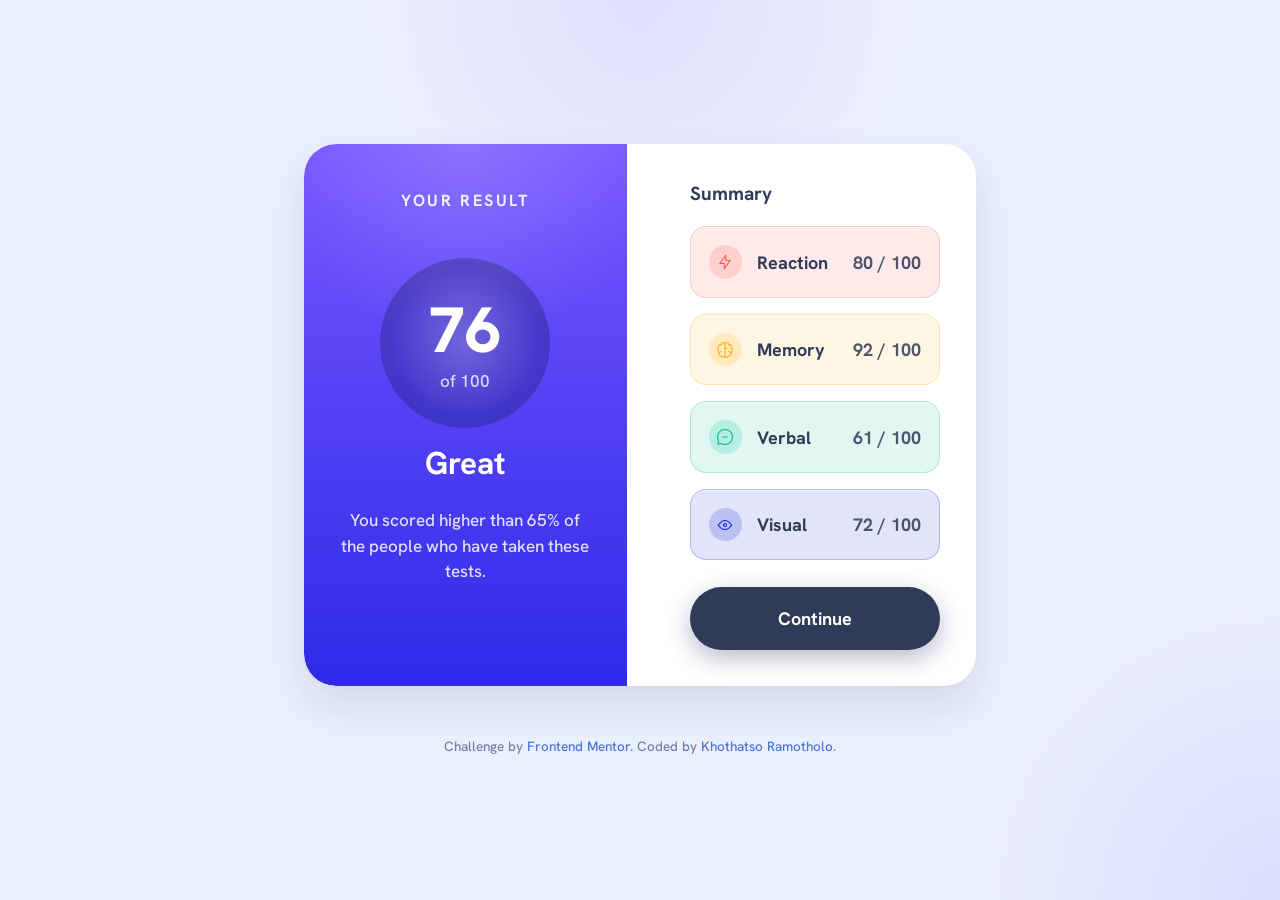
==== index.html @ 021eae32 "created quiz" ====
<!DOCTYPE html>
<html lang="en">
<head>
  <meta charset="UTF-8">
  <meta name="viewport" content="width=device-width, initial-scale=1.0">
  <link rel="icon" type="image/png" sizes="32x32" href="./assets/images/favicon-32x32.png">
  <title>Frontend Mentor | Results summary component</title>
  <link rel="stylesheet" href="./styles.css">
</head>
<body>
  <div class="wrapper">
    <div class="card">
      <section class="result-panel">
        <p class="result-title">Your Result</p>
        <div class="score-wrapper">
          <p class="score">76</p>
          <p class="score-subtext">of 100</p>
        </div>
        <h1 class="result-score-title">Great</h1>
        <p class="result-description">You scored higher than 65% of the people who have taken these tests.</p>
      </section>

      <section class="summary-panel">
        <h2 class="summary-heading">Summary</h2>
        <div class="result-summary">
          <div class="summary-item reaction">
            <div class="summary-item__label">
              <span class="summary-item__icon"><img src="./assets/images/icon-reaction.svg" alt="Reaction icon" width="18" height="18"></span>
              <span class="summary-item__name">Reaction</span>
            </div>
            <span class="summary-item__score">80 / 100</span>
          </div>
          <div class="summary-item memory">
            <div class="summary-item__label">
              <span class="summary-item__icon"><img src="./assets/images/icon-memory.svg" alt="Memory icon" width="18" height="18"></span>
              <span class="summary-item__name">Memory</span>
            </div>
            <span class="summary-item__score">92 / 100</span>
          </div>
          <div class="summary-item verbal">
            <div class="summary-item__label">
              <span class="summary-item__icon"><img src="./assets/images/icon-verbal.svg" alt="Verbal icon" width="18" height="18"></span>
              <span class="summary-item__name">Verbal</span>
            </div>
            <span class="summary-item__score">61 / 100</span>
          </div>
          <div class="summary-item visual">
            <div class="summary-item__label">
              <span class="summary-item__icon"><img src="./assets/images/icon-visual.svg" alt="Visual icon" width="18" height="18"></span>
              <span class="summary-item__name">Visual</span>
            </div>
            <span class="summary-item__score">72 / 100</span>
          </div>
        </div>
        <button class="continue-button" type="button">Continue</button>
      </section>
    </div>

    <div class="attribution">
      Challenge by <a href="https://www.frontendmentor.io?ref=challenge" target="_blank" rel="noreferrer">Frontend Mentor</a>. Coded by <a href="https://khothatsocodetribe.netlify.app" target="_blank" rel="noreferrer">Khothatso Ramotholo</a>.
    </div>
  </div>
  <script src="./app.js" defer></script>
</body>
</html>
---- styles.css ----
:root {
  color-scheme: light;
  font-family: "Hanken Grotesk", "Segoe UI", Arial, sans-serif;
  font-size: 18px;
  line-height: 1.5;
  background: hsl(225, 100%, 96%);
  color: hsl(224, 30%, 27%);
}

@font-face {
  font-family: "Hanken Grotesk";
  src: url("./assets/fonts/static/HankenGrotesk-Medium.ttf") format("truetype");
  font-weight: 500;
  font-style: normal;
  font-display: swap;
}

@font-face {
  font-family: "Hanken Grotesk";
  src: url("./assets/fonts/static/HankenGrotesk-Bold.ttf") format("truetype");
  font-weight: 700;
  font-style: normal;
  font-display: swap;
}

@font-face {
  font-family: "Hanken Grotesk";
  src: url("./assets/fonts/static/HankenGrotesk-ExtraBold.ttf") format("truetype");
  font-weight: 800;
  font-style: normal;
  font-display: swap;
}

*,
*::before,
*::after {
  box-sizing: border-box;
}

html,
body {
  min-height: 100%;
}

body {
  margin: 0;
  padding: 0;
  display: grid;
  place-items: center;
  min-height: 100vh;
  background: radial-gradient(circle at top, rgba(167, 141, 255, 0.16) 0%, transparent 25%),
              radial-gradient(circle at bottom right, rgba(71, 66, 236, 0.1) 0%, transparent 20%),
              hsl(225, 100%, 96%);
}

a {
  color: inherit;
  text-decoration: none;
}

button,
.button {
  font: inherit;
}

.wrapper {
  width: min(92vw, 720px);
  padding: 24px;
}

.site-header {
  display: flex;
  justify-content: center;
  margin-bottom: 1.5rem;
}

.site-nav {
  display: flex;
  flex-wrap: wrap;
  justify-content: center;
  gap: 0.75rem;
}

.site-nav a {
  display: inline-flex;
  align-items: center;
  justify-content: center;
  padding: 0.75rem 1rem;
  border-radius: 999px;
  background: hsla(224, 30%, 27%, 0.08);
  color: hsl(224, 30%, 27%);
  font-weight: 700;
  transition: background-color 0.2s ease, color 0.2s ease;
}

.site-nav a:hover,
.site-nav a.current {
  background: hsla(241, 81%, 54%, 0.12);
  color: hsl(241, 81%, 54%);
}

.card {
  display: grid;
  grid-template-columns: 1fr;
  gap: 1.5rem;
  background: hsl(0, 0%, 100%);
  border-radius: 32px;
  box-shadow: 0 20px 40px rgba(46, 50, 74, 0.12);
  overflow: hidden;
}

.result-panel {
  position: relative;
  padding: 2.5rem 2rem 2rem;
  background: linear-gradient(180deg, hsl(252, 100%, 67%) 0%, hsl(241, 81%, 54%) 100%);
  color: #fff;
  text-align: center;
}

.result-panel::before {
  content: "";
  position: absolute;
  inset: 0;
  background: radial-gradient(circle at top, rgba(255, 255, 255, 0.16) 0%, transparent 35%);
  pointer-events: none;
}

.result-title,
.summary-heading,
.page-heading,
.result-score-title {
  margin: 0;
  font-weight: 700;
}

.result-title {
  font-size: 0.9rem;
  letter-spacing: 0.16em;
  text-transform: uppercase;
  opacity: 0.9;
}

.result-score-title {
  font-size: 1.75rem;
  line-height: 1.1;
}

.score-wrapper {
  margin: 2.5rem auto 1rem;
  width: 170px;
  height: 170px;
  border-radius: 50%;
  background: radial-gradient(circle at center, rgba(255, 255, 255, 0.22) 0%, rgba(255, 255, 255, 0.08) 38%, transparent 60%),
              rgba(15, 25, 84, 0.24);
  display: grid;
  place-items: center;
  box-shadow: inset 0 8px 30px rgba(0, 0, 0, 0.12);
}

.score {
  margin: 0;
  font-size: clamp(3.5rem, 5vw, 5rem);
  font-weight: 800;
  line-height: 1;
  margin-bottom: -4.25rem;
}

.score-subtext {
  margin: 0.5rem 0 0;
  color: rgba(255, 255, 255, 0.8);
  font-size: 0.95rem;
}

.result-description {
  margin: 1.5rem auto 0;
  color: hsla(0, 0%, 100%, 0.85);
  font-size: 0.95rem;
  max-width: 20rem;
}

.summary-panel {
  padding: 2rem;
}

.summary-heading {
  font-size: 1.05rem;
  margin-bottom: 1rem;
  color: hsl(224, 30%, 27%);
}

.result-summary {
  display: grid;
  gap: 0.9rem;
  margin-bottom: 1.5rem;
}

.summary-item {
  display: flex;
  align-items: center;
  justify-content: space-between;
  gap: 1rem;
  padding: 1rem;
  border-radius: 16px;
  background: hsl(0, 0%, 100%);
  box-shadow: inset 0 1px 0 rgba(255, 255, 255, 0.5);
  border: 1px solid hsla(224, 30%, 27%, 0.08);
}

.summary-item__label {
  display: flex;
  align-items: center;
  gap: 0.85rem;
}

.summary-item__icon {
  width: 1.85rem;
  height: 1.85rem;
  display: grid;
  place-items: center;
  border-radius: 50%;
  background: rgba(0, 0, 0, 0.05);
}

.summary-item__name {
  font-weight: 700;
  color: hsl(224, 30%, 27%);
}

.summary-item__score {
  font-weight: 700;
  color: hsl(224, 30%, 27%);
  opacity: 0.85;
  white-space: nowrap;
}

.summary-item.reaction {
  background: hsla(0, 100%, 67%, 0.12);
  border-color: hsla(0, 100%, 67%, 0.24);
}

.summary-item.reaction .summary-item__icon {
  background: hsla(0, 100%, 67%, 0.18);
}

.summary-item.memory {
  background: hsla(39, 100%, 56%, 0.12);
  border-color: hsla(39, 100%, 56%, 0.24);
}

.summary-item.memory .summary-item__icon {
  background: hsla(39, 100%, 56%, 0.18);
}

.summary-item.verbal {
  background: hsla(166, 100%, 37%, 0.12);
  border-color: hsla(166, 100%, 37%, 0.24);
}

.summary-item.verbal .summary-item__icon {
  background: hsla(166, 100%, 37%, 0.18);
}

.summary-item.visual {
  background: hsla(234, 85%, 45%, 0.12);
  border-color: hsla(234, 85%, 45%, 0.24);
}

.summary-item.visual .summary-item__icon {
  background: hsla(234, 85%, 45%, 0.18);
}

.continue-button {
  width: 100%;
  padding: 1rem 1.25rem;
  border: none;
  border-radius: 999px;
  font-weight: 700;
  color: #fff;
  background: hsl(224, 30%, 27%);
  cursor: pointer;
  transition: transform 0.2s ease, box-shadow 0.2s ease, background-color 0.2s ease;
  box-shadow: 0 8px 25px rgba(15, 25, 84, 0.3);
}

.btn-primary,
.submit-quiz-button {
  width: 100%;
  padding: 1rem 1.25rem;
  border: none;
  border-radius: 999px;
  font-weight: 700;
  color: #fff;
  background: linear-gradient(135deg, hsl(241, 81%, 54%), hsl(252, 100%, 67%));
  cursor: pointer;
  transition: transform 0.2s ease, box-shadow 0.2s ease;
  box-shadow: 0 8px 25px rgba(80, 71, 229, 0.25);
}

.continue-button:hover,
.continue-button:focus-visible,
.btn-primary:hover,
.btn-primary:focus-visible,
.submit-quiz-button:hover,
.submit-quiz-button:focus-visible {
  transform: translateY(-1px);
  box-shadow: 0 14px 30px rgba(80, 71, 229, 0.28);
  outline: none;
}

.continue-button:hover,
.continue-button:focus-visible {
  background:  linear-gradient(135deg, hsl(241, 81%, 54%), hsl(252, 100%, 67%));
}

.attribution {
  margin-top: 1.75rem;
  padding-top: 1rem;
  text-align: center;
  font-size: 0.75rem;
  color: hsl(224, 23%, 55%);
}

.attribution a {
  color: hsl(224, 65%, 58%);
}

.attribution a:hover {
  text-decoration: underline;
}

.page-card {
  padding: 2.5rem;
}

.page-content {
  display: grid;
  gap: 1rem;
}

.quiz-form {
  display: grid;
  gap: 1rem;
}

.quiz-question {
  border: 1px solid hsla(224, 30%, 27%, 0.12);
  border-radius: 20px;
  padding: 1rem 1.25rem;
  background: hsl(225, 100%, 96%);
}

.quiz-question legend {
  font-weight: 700;
  margin-bottom: 0.85rem;
  color: hsl(224, 30%, 27%);
}

.quiz-options {
  display: grid;
  gap: 0.75rem;
}

.quiz-option {
  display: flex;
  align-items: center;
  gap: 0.85rem;
  padding: 0.85rem 1rem;
  border-radius: 14px;
  border: 1px solid hsla(224, 30%, 27%, 0.12);
  background: #fff;
  cursor: pointer;
}

.quiz-option input {
  accent-color: hsl(241, 81%, 54%);
}

.quiz-option:hover {
  background: hsla(241, 81%, 54%, 0.08);
}

.page-heading {
  font-size: 1.75rem;
}

.page-text {
  margin: 0;
  color: hsl(224, 30%, 27%);
  opacity: 0.9;
  font-size: 1rem;
}

@media (min-width: 720px) {
  .card {
    grid-template-columns: 1fr 1fr;
  }

  .result-panel {
    border-bottom-left-radius: 32px;
    border-top-right-radius: 0;
    border-bottom-right-radius: 0;
    border-top-left-radius: 32px;
  }
}
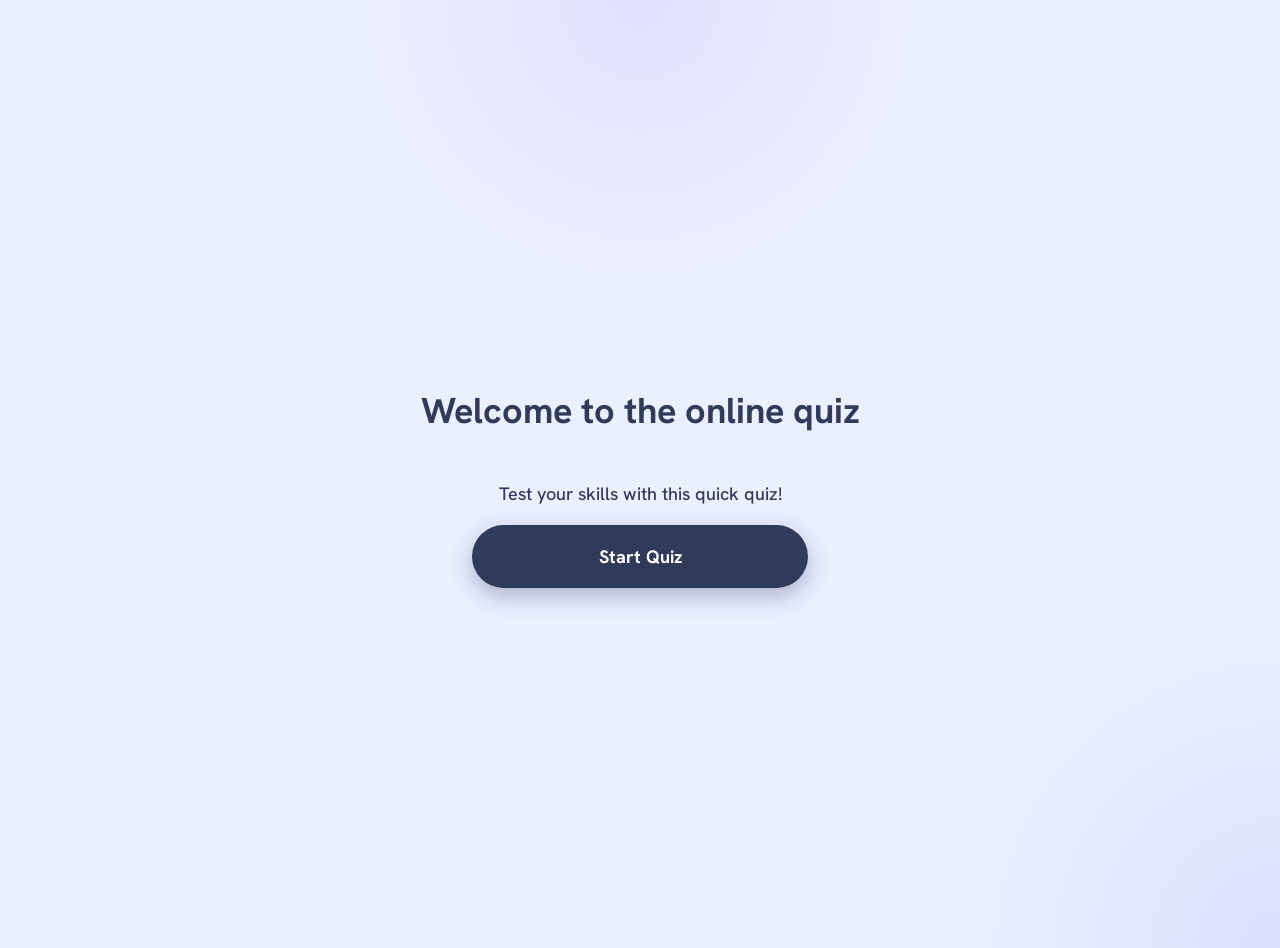
==== commit 7a3aaf1e: "created welcome screen and responsiveness on mobile" ====
--- a/index.html
+++ b/index.html
@@ -9,6 +9,15 @@
 </head>
 <body>
   <div class="wrapper">
+<div class="welcome" id="welcomeScreen">
+    <h1>Welcome to the online quiz</h1>
+    <p>Test your skills with this quick quiz! </p>
+    <button class="start-button" id="startButton" type="button">Start Quiz</button>
+    </div>
+  </div>
+  
+
+  <div class="wrapper" id="resultsContainer">
     <div class="card">
       <section class="result-panel">
         <p class="result-title">Your Result</p>
--- a/styles.css
+++ b/styles.css
@@ -52,7 +52,35 @@
               radial-gradient(circle at bottom right, rgba(71, 66, 236, 0.1) 0%, transparent 20%),
               hsl(225, 100%, 96%);
 }
-
+#welcomeScreen,
+#resultsContainer {
+  display: none;
+}
+body.show-welcome #welcomeScreen {
+  display: flex;
+}
+body.show-results #resultsContainer {
+  display: block;
+}
+.welcome {
+  min-height: 100vh;
+  flex-direction: column;
+  justify-content: center;
+  align-items: center;
+  text-align: center;
+}
+.welcome button {
+  width: 50%;
+  padding: 1rem 1.25rem;
+  border: none;
+  border-radius: 999px;
+  font-weight: 700;
+  color: #fff;
+  background: hsl(224, 30%, 27%);
+  cursor: pointer;
+  transition: transform 0.2s ease, box-shadow 0.2s ease, background-color 0.2s ease;
+  box-shadow: 0 8px 25px rgba(15, 25, 84, 0.3);
+}
 a {
   color: inherit;
   text-decoration: none;
@@ -136,7 +164,6 @@
 .result-title {
   font-size: 0.9rem;
   letter-spacing: 0.16em;
-  text-transform: uppercase;
   opacity: 0.9;
 }
 
@@ -296,19 +323,23 @@
   box-shadow: 0 8px 25px rgba(80, 71, 229, 0.25);
 }
 
-.continue-button:hover,
+.continue-button:hover, 
 .continue-button:focus-visible,
 .btn-primary:hover,
 .btn-primary:focus-visible,
 .submit-quiz-button:hover,
-.submit-quiz-button:focus-visible {
+.submit-quiz-button:focus-visible,
+.start-button:hover,
+.start-button:focus-visible {
   transform: translateY(-1px);
   box-shadow: 0 14px 30px rgba(80, 71, 229, 0.28);
   outline: none;
 }
 
 .continue-button:hover,
-.continue-button:focus-visible {
+.continue-button:focus-visible,
+.start-button:hover,
+.start-button:focus-visible {
   background:  linear-gradient(135deg, hsl(241, 81%, 54%), hsl(252, 100%, 67%));
 }
 
@@ -330,15 +361,16 @@
 
 .page-card {
   padding: 2.5rem;
+  display: flex;
+  flex-direction: column;
+  align-items: center;
 }
 
 .page-content {
-  display: grid;
   gap: 1rem;
 }
 
 .quiz-form {
-  display: grid;
   gap: 1rem;
 }
 
@@ -347,11 +379,11 @@
   border-radius: 20px;
   padding: 1rem 1.25rem;
   background: hsl(225, 100%, 96%);
+  margin-top: 20px;
 }
 
 .quiz-question legend {
   font-weight: 700;
-  margin-bottom: 0.85rem;
   color: hsl(224, 30%, 27%);
 }
 
@@ -389,7 +421,14 @@
   opacity: 0.9;
   font-size: 1rem;
 }
-
+@media (max-width: 720px) {
+  .quiz-options label {
+    font-size: 11px;
+  }
+  .quiz-form button {
+    margin-top: 10px;
+  }
+}
 @media (min-width: 720px) {
   .card {
     grid-template-columns: 1fr 1fr;
